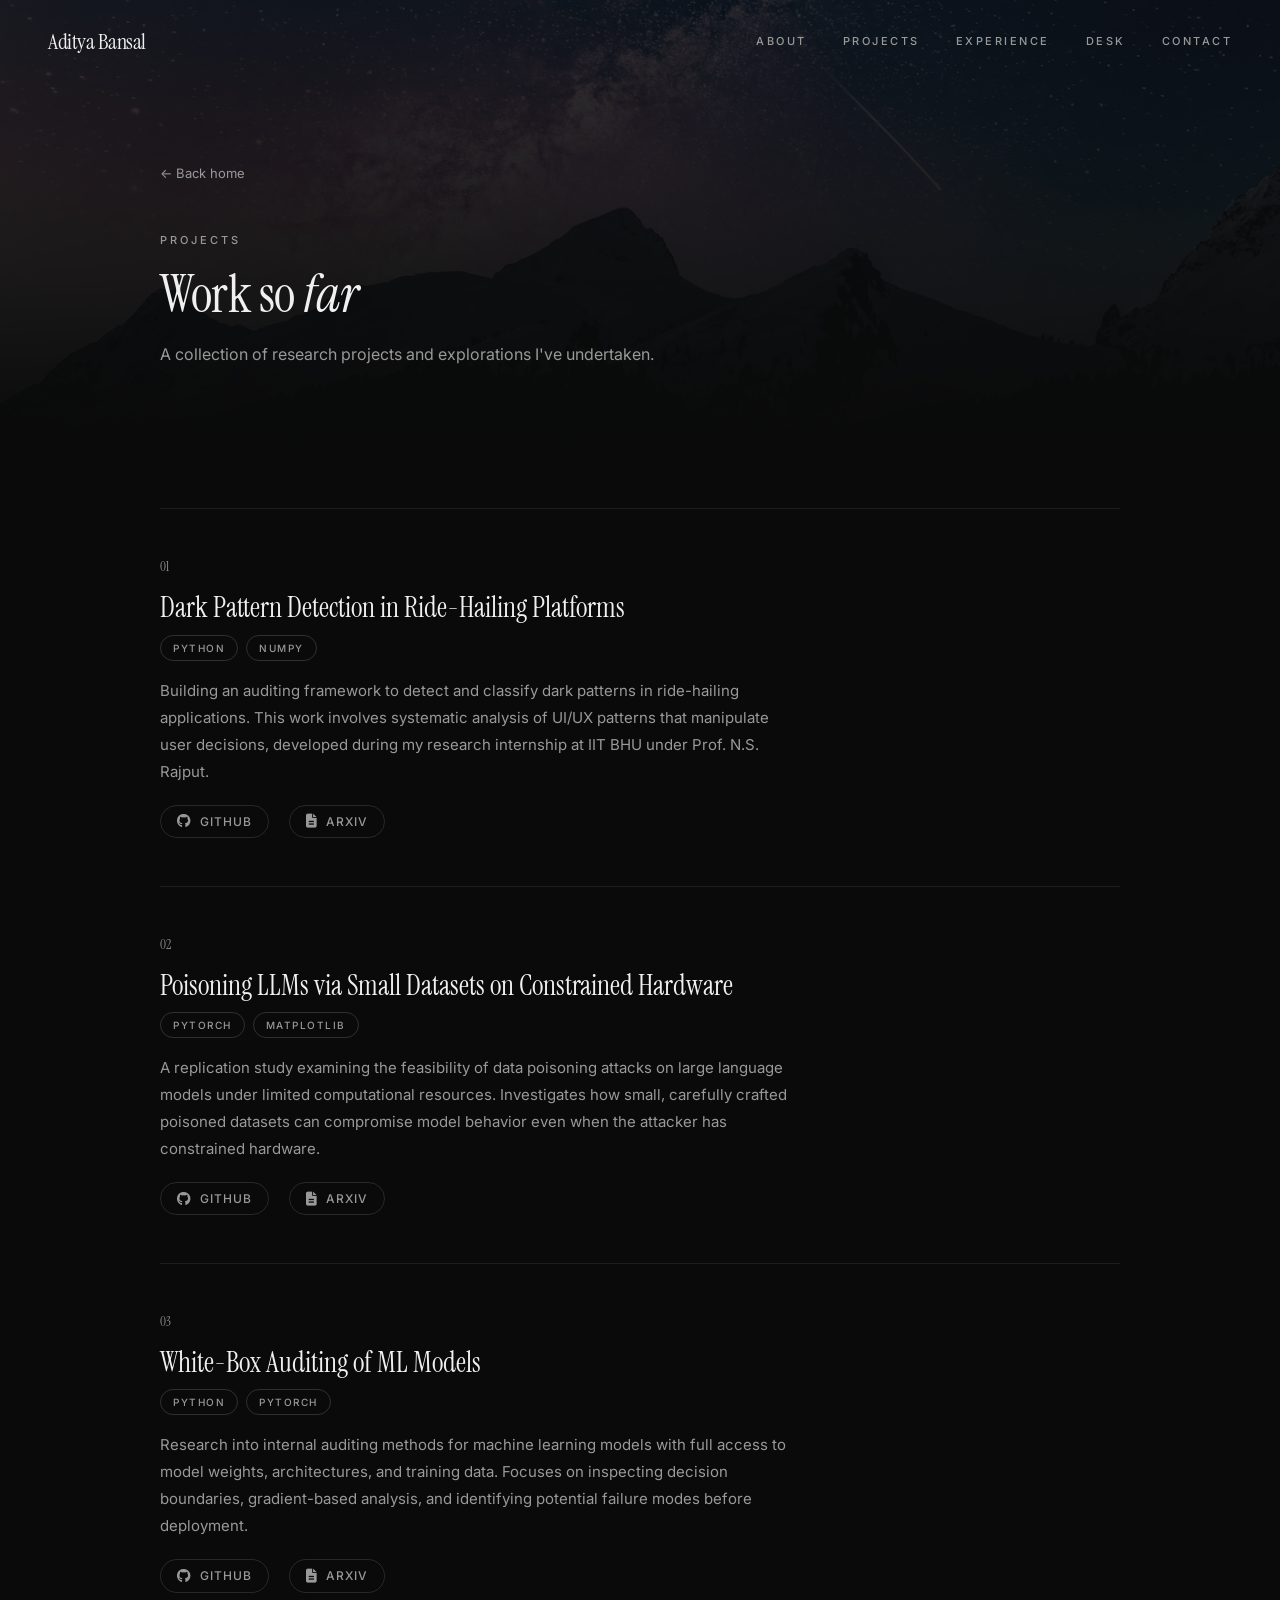
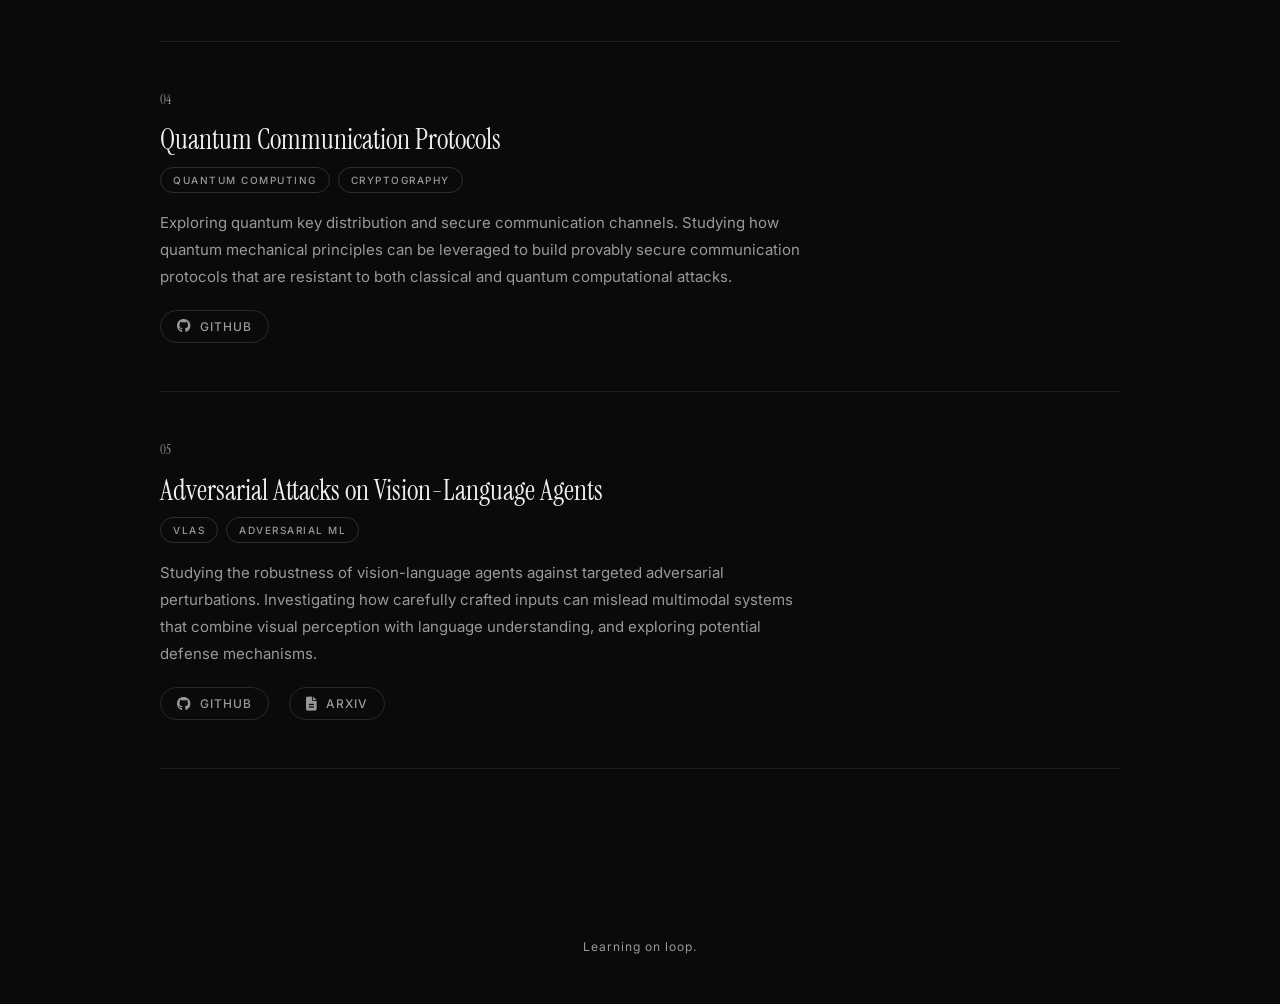
==== projects.html @ c5cb2036 "Rebuild portfolio site with minimalist research-focused design Multi-page static site (About, Projec" ====
<!DOCTYPE html>
<html lang="en">
<head>
    <meta charset="UTF-8">
    <meta name="viewport" content="width=device-width, initial-scale=1.0">
    <title>Projects — Aditya Bansal</title>
    <link rel="preconnect" href="https://fonts.googleapis.com">
    <link rel="preconnect" href="https://fonts.gstatic.com" crossorigin>
    <link href="https://fonts.googleapis.com/css2?family=Instrument+Serif:ital@0;1&family=Inter:wght@300;400;500;600&display=swap" rel="stylesheet">
    <link rel="stylesheet" href="https://cdnjs.cloudflare.com/ajax/libs/font-awesome/6.4.0/css/all.min.css">
    <link rel="stylesheet" href="style.css">
</head>
<body>

    <nav>
        <a href="index.html" class="nav-name">Aditya Bansal</a>
        <div class="nav-links">
            <a href="about.html">About</a>
            <a href="projects.html">Projects</a>
            <a href="experience.html">Experience</a>
            <a href="desk.html">Desk</a>
            <a href="contact.html">Contact</a>
        </div>
    </nav>

    <div class="projects-hero">
        <div class="projects-hero-bg"></div>
        <div class="section-inner">
            <a href="index.html" class="back-link">&larr; Back home</a>
            <div class="section-label">Projects</div>
            <h1 class="section-title">Work so <em>far</em></h1>
            <p class="page-intro">A collection of research projects and explorations I've undertaken.</p>
        </div>
    </div>

    <section class="section-dark" style="padding-top: 60px;">
        <div class="section-inner">

            <div class="project-detail">
                <div class="project-detail-num">01</div>
                <h3 class="project-detail-title">Dark Pattern Detection in Ride-Hailing Platforms</h3>
                <div class="project-detail-tags">
                    <span class="project-tag">Python</span>
                    <span class="project-tag">NumPy</span>
                </div>
                <p class="project-detail-desc">
                    Building an auditing framework to detect and classify dark patterns in ride-hailing applications.
                    This work involves systematic analysis of UI/UX patterns that manipulate user decisions,
                    developed during my research internship at IIT BHU under Prof. N.S. Rajput.
                </p>
                <div class="project-links">
                    <a href="#" class="project-link"><i class="fab fa-github"></i> GitHub</a>
                    <a href="#" class="project-link"><i class="fas fa-file-alt"></i> arXiv</a>
                </div>
            </div>

            <div class="project-detail">
                <div class="project-detail-num">02</div>
                <h3 class="project-detail-title">Poisoning LLMs via Small Datasets on Constrained Hardware</h3>
                <div class="project-detail-tags">
                    <span class="project-tag">PyTorch</span>
                    <span class="project-tag">Matplotlib</span>
                </div>
                <p class="project-detail-desc">
                    A replication study examining the feasibility of data poisoning attacks on large language models
                    under limited computational resources. Investigates how small, carefully crafted poisoned datasets
                    can compromise model behavior even when the attacker has constrained hardware.
                </p>
                <div class="project-links">
                    <a href="#" class="project-link"><i class="fab fa-github"></i> GitHub</a>
                    <a href="#" class="project-link"><i class="fas fa-file-alt"></i> arXiv</a>
                </div>
            </div>

            <div class="project-detail">
                <div class="project-detail-num">03</div>
                <h3 class="project-detail-title">White-Box Auditing of ML Models</h3>
                <div class="project-detail-tags">
                    <span class="project-tag">Python</span>
                    <span class="project-tag">PyTorch</span>
                </div>
                <p class="project-detail-desc">
                    Research into internal auditing methods for machine learning models with full access to
                    model weights, architectures, and training data. Focuses on inspecting decision boundaries,
                    gradient-based analysis, and identifying potential failure modes before deployment.
                </p>
                <div class="project-links">
                    <a href="#" class="project-link"><i class="fab fa-github"></i> GitHub</a>
                    <a href="#" class="project-link"><i class="fas fa-file-alt"></i> arXiv</a>
                </div>
            </div>

            <div class="project-detail">
                <div class="project-detail-num">04</div>
                <h3 class="project-detail-title">Quantum Communication Protocols</h3>
                <div class="project-detail-tags">
                    <span class="project-tag">Quantum Computing</span>
                    <span class="project-tag">Cryptography</span>
                </div>
                <p class="project-detail-desc">
                    Exploring quantum key distribution and secure communication channels. Studying how quantum
                    mechanical principles can be leveraged to build provably secure communication protocols
                    that are resistant to both classical and quantum computational attacks.
                </p>
                <div class="project-links">
                    <a href="#" class="project-link"><i class="fab fa-github"></i> GitHub</a>
                </div>
            </div>

            <div class="project-detail">
                <div class="project-detail-num">05</div>
                <h3 class="project-detail-title">Adversarial Attacks on Vision-Language Agents</h3>
                <div class="project-detail-tags">
                    <span class="project-tag">VLAs</span>
                    <span class="project-tag">Adversarial ML</span>
                </div>
                <p class="project-detail-desc">
                    Studying the robustness of vision-language agents against targeted adversarial perturbations.
                    Investigating how carefully crafted inputs can mislead multimodal systems that combine visual
                    perception with language understanding, and exploring potential defense mechanisms.
                </p>
                <div class="project-links">
                    <a href="#" class="project-link"><i class="fab fa-github"></i> GitHub</a>
                    <a href="#" class="project-link"><i class="fas fa-file-alt"></i> arXiv</a>
                </div>
            </div>

        </div>
    </section>

    <footer>Learning on loop.</footer>

    <script>
        const nav = document.querySelector('nav');
        window.addEventListener('scroll', () => {
            nav.classList.toggle('scrolled', window.scrollY > 60);
        });
    </script>

</body>
</html>
---- style.css ----
*, *::before, *::after {
    margin: 0;
    padding: 0;
    box-sizing: border-box;
}

:root {
    --bg-dark: #0a0a0a;
    --bg-light: #fafafa;
    --text-white: #f0f0f0;
    --text-muted: #999;
    --text-dark: #1a1a1a;
    --text-dark-muted: #666;
    --serif: 'Instrument Serif', serif;
    --sans: 'Inter', sans-serif;
}

html { scroll-behavior: smooth; }

body {
    font-family: var(--sans);
    background: var(--bg-dark);
    color: var(--text-white);
    font-size: 16px;
    line-height: 1.6;
    -webkit-font-smoothing: antialiased;
}

/* ===== NAV ===== */
nav {
    position: fixed;
    top: 0;
    width: 100%;
    z-index: 100;
    padding: 24px 48px;
    display: flex;
    justify-content: space-between;
    align-items: center;
    transition: background 0.3s;
}

nav.scrolled {
    background: rgba(10, 10, 10, 0.92);
    backdrop-filter: blur(12px);
}

.nav-name {
    font-family: var(--serif);
    font-size: 22px;
    color: var(--text-white);
    text-decoration: none;
    letter-spacing: -0.5px;
}

.nav-links {
    display: flex;
    gap: 36px;
}

.nav-links a {
    font-family: var(--sans);
    font-size: 11px;
    font-weight: 500;
    letter-spacing: 2.5px;
    text-transform: uppercase;
    color: var(--text-muted);
    text-decoration: none;
    transition: color 0.3s;
}

.nav-links a:hover { color: var(--text-white); }

/* ===== HERO ===== */
.hero {
    position: relative;
    min-height: 100vh;
    display: flex;
    flex-direction: column;
    justify-content: center;
    align-items: center;
    text-align: center;
    padding: 0 24px;
    overflow: hidden;
}

.hero-bg {
    position: absolute;
    inset: 0;
    z-index: 0;
    background: url('hero-bg.jpg') center center / cover no-repeat;
    opacity: 0.4;
}

.hero-bg::after {
    content: '';
    position: absolute;
    inset: 0;
    background: linear-gradient(to bottom, rgba(10,10,10,0.3) 0%, rgba(10,10,10,0.8) 100%);
}

/* Section transition overlays */
.section-fade-in {
    position: relative;
}

.section-fade-in::before {
    content: '';
    position: absolute;
    top: 0;
    left: 0;
    right: 0;
    height: 100px;
    background: linear-gradient(to bottom, rgba(10,10,10,0.5), transparent);
    pointer-events: none;
    z-index: 1;
}

.section-light.section-fade-in::before {
    background: linear-gradient(to bottom, rgba(250,250,250,0.7), transparent);
}

.section-dark.section-fade-in::after {
    content: '';
    position: absolute;
    bottom: 0;
    left: 0;
    right: 0;
    height: 80px;
    background: linear-gradient(to top, rgba(10,10,10,0.3), transparent);
    pointer-events: none;
    z-index: 1;
}

.section-light.section-fade-in::after {
    content: '';
    position: absolute;
    bottom: 0;
    left: 0;
    right: 0;
    height: 80px;
    background: linear-gradient(to top, rgba(250,250,250,0.4), transparent);
    pointer-events: none;
    z-index: 1;
}

.hero-content {
    position: relative;
    z-index: 1;
}

.hero-label {
    font-size: 11px;
    font-weight: 500;
    letter-spacing: 3px;
    text-transform: uppercase;
    color: var(--text-muted);
    margin-bottom: 32px;
}

.hero h1 {
    font-family: var(--serif);
    font-size: clamp(42px, 7vw, 80px);
    font-weight: 400;
    line-height: 1.1;
    letter-spacing: -1px;
    max-width: 800px;
    margin-bottom: 28px;
}

.hero h1 em { font-style: italic; }

.hero-sub {
    font-size: 15px;
    color: var(--text-muted);
    max-width: 480px;
    line-height: 1.7;
    margin: 0 auto;
}

.scroll-indicator {
    position: absolute;
    bottom: 40px;
    font-size: 11px;
    letter-spacing: 2px;
    text-transform: uppercase;
    color: var(--text-muted);
    animation: float 2s ease-in-out infinite;
}

@keyframes float {
    0%, 100% { transform: translateY(0); }
    50% { transform: translateY(6px); }
}

/* ===== SECTIONS ===== */
.section-light {
    background: var(--bg-light);
    color: var(--text-dark);
    padding: 120px 48px;
}

.section-dark {
    background: var(--bg-dark);
    color: var(--text-white);
    padding: 120px 48px;
}

.section-inner {
    max-width: 960px;
    margin: 0 auto;
}

.section-label {
    font-size: 11px;
    font-weight: 500;
    letter-spacing: 3px;
    text-transform: uppercase;
    color: var(--text-dark-muted);
    margin-bottom: 16px;
}

.section-dark .section-label {
    color: var(--text-muted);
}

.section-title {
    font-family: var(--serif);
    font-size: clamp(32px, 5vw, 52px);
    font-weight: 400;
    line-height: 1.15;
    letter-spacing: -0.5px;
    margin-bottom: 48px;
}

.section-title em { font-style: italic; }

.section-header-row {
    display: flex;
    justify-content: space-between;
    align-items: flex-end;
    margin-bottom: 12px;
}

.section-header-row .section-title {
    margin-bottom: 0;
}

.view-all-link {
    font-size: 13px;
    font-weight: 500;
    letter-spacing: 0.5px;
    color: var(--text-muted);
    text-decoration: none;
    transition: color 0.3s;
    white-space: nowrap;
    padding-bottom: 8px;
}

.view-all-link:hover { color: var(--text-white); }
.view-all-link.dark:hover { color: var(--text-dark); }

/* ===== ABOUT GRID ===== */
.about-grid {
    display: grid;
    grid-template-columns: 200px 1fr;
    gap: 64px;
    align-items: start;
}

.profile-placeholder {
    width: 180px;
    height: 220px;
    background: #e8e8e8;
    border-radius: 8px;
    display: flex;
    align-items: center;
    justify-content: center;
    font-size: 48px;
    color: #ccc;
}

.profile-photo {
    width: 180px;
    height: 220px;
    object-fit: cover;
    border-radius: 8px;
}

.about-text {
    font-size: 17px;
    line-height: 1.8;
    color: var(--text-dark-muted);
    max-width: 680px;
}

.about-text strong {
    color: var(--text-dark);
    font-weight: 500;
}

.interests {
    display: flex;
    flex-wrap: wrap;
    gap: 10px;
    margin-top: 36px;
}

.interest-tag {
    font-size: 12px;
    font-weight: 500;
    letter-spacing: 1px;
    text-transform: uppercase;
    padding: 8px 18px;
    border: 1px solid #ddd;
    border-radius: 100px;
    color: var(--text-dark-muted);
}

/* ===== PROJECT SLIDER ===== */
.project-slider {
    overflow-x: auto;
    cursor: grab;
    padding: 20px 0;
    margin: 0 -48px;
    padding-left: 48px;
    padding-right: 48px;
    scrollbar-width: none;
}

.project-slider::-webkit-scrollbar { display: none; }
.project-slider.grabbing { cursor: grabbing; }

.project-track {
    display: flex;
    gap: 20px;
    width: max-content;
}

.project-tile {
    width: 300px;
    min-height: 220px;
    padding: 32px 28px;
    border: 1px solid rgba(255, 255, 255, 0.1);
    border-radius: 10px;
    background: rgba(255, 255, 255, 0.03);
    text-decoration: none;
    color: var(--text-white);
    display: flex;
    flex-direction: column;
    transition: border-color 0.3s, transform 0.3s, background 0.3s;
    flex-shrink: 0;
}

.project-tile:hover {
    border-color: rgba(255, 255, 255, 0.25);
    transform: translateY(-4px);
    background: rgba(255, 255, 255, 0.06);
}

.tile-num {
    font-family: var(--serif);
    font-size: 13px;
    color: var(--text-muted);
    margin-bottom: 16px;
}

.tile-title {
    font-family: var(--serif);
    font-size: 20px;
    font-weight: 400;
    line-height: 1.3;
    margin-bottom: 10px;
}

.tile-desc {
    font-size: 13px;
    color: var(--text-muted);
    line-height: 1.6;
    flex: 1;
}

.tile-arrow {
    font-size: 18px;
    color: var(--text-muted);
    margin-top: 16px;
    transition: transform 0.3s, color 0.3s;
    align-self: flex-end;
}

.project-tile:hover .tile-arrow {
    transform: translateX(4px);
    color: var(--text-white);
}

/* ===== EXPERIENCE ===== */
.exp-list {
    display: flex;
    flex-direction: column;
}

.exp-item {
    padding: 40px 0;
    border-bottom: 1px solid #e0e0e0;
    display: grid;
    grid-template-columns: 180px 1fr;
    gap: 40px;
    align-items: start;
}

.exp-item:first-child { border-top: 1px solid #e0e0e0; }

.section-dark .exp-item {
    border-color: rgba(255, 255, 255, 0.1);
}

.exp-date {
    font-size: 12px;
    font-weight: 500;
    letter-spacing: 1px;
    text-transform: uppercase;
    color: var(--text-dark-muted);
    padding-top: 4px;
}

.section-dark .exp-date { color: var(--text-muted); }

.exp-role {
    font-family: var(--serif);
    font-size: 24px;
    font-weight: 400;
    margin-bottom: 4px;
    color: var(--text-dark);
}

.section-dark .exp-role { color: var(--text-white); }

.exp-org {
    font-size: 14px;
    font-weight: 500;
    color: var(--text-dark-muted);
    margin-bottom: 12px;
}

.section-dark .exp-org { color: var(--text-muted); }

.exp-desc {
    font-size: 14px;
    color: #888;
    line-height: 1.7;
    max-width: 520px;
}

/* ===== READING ===== */
.reading-card {
    margin-top: 24px;
    padding: 32px;
    border: 1px solid rgba(255, 255, 255, 0.1);
    border-radius: 8px;
}

.reading-card .book-title {
    font-family: var(--serif);
    font-size: 20px;
    font-style: italic;
    margin-bottom: 4px;
}

.reading-card .book-author {
    font-size: 13px;
    color: var(--text-muted);
}

/* ===== CONTACT ===== */
.email-line {
    font-family: var(--serif);
    font-size: 28px;
    font-style: italic;
    margin-top: 16px;
}

.email-line a {
    color: var(--text-dark);
    text-decoration: none;
    border-bottom: 1px solid #ccc;
    transition: border-color 0.3s;
}

.email-line a:hover { border-color: var(--text-dark); }

.contact-links {
    display: flex;
    gap: 28px;
    margin-top: 36px;
}

.contact-link {
    display: flex;
    align-items: center;
    gap: 10px;
    font-size: 14px;
    color: var(--text-dark-muted);
    text-decoration: none;
    transition: color 0.3s;
}

.contact-link:hover { color: var(--text-dark); }
.contact-link i { font-size: 18px; }

/* ===== FOOTER ===== */
footer {
    background: var(--bg-dark);
    text-align: center;
    padding: 48px 24px;
    font-size: 12px;
    color: var(--text-muted);
    letter-spacing: 1px;
}

/* ===== FADE-IN ===== */
.reveal {
    opacity: 0;
    transform: translateY(30px);
    transition: opacity 0.7s ease, transform 0.7s ease;
}

.reveal.visible {
    opacity: 1;
    transform: translateY(0);
}

/* ===== PAGE HEADER (for subpages) ===== */
.page-header {
    padding: 160px 48px 80px;
    background: var(--bg-dark);
}

.page-header .section-inner {
    max-width: 960px;
    margin: 0 auto;
}

.page-header .section-label {
    color: var(--text-muted);
}

.page-header .section-title {
    margin-bottom: 16px;
}

.page-header .page-intro {
    font-size: 16px;
    color: var(--text-muted);
    max-width: 560px;
    line-height: 1.7;
}

/* ===== DETAILED PROJECT LIST (for projects page) ===== */
.project-detail {
    padding: 48px 0;
    border-bottom: 1px solid rgba(255, 255, 255, 0.08);
}

.project-detail:first-child {
    border-top: 1px solid rgba(255, 255, 255, 0.08);
}

.project-detail-num {
    font-family: var(--serif);
    font-size: 13px;
    color: var(--text-muted);
    margin-bottom: 12px;
}

.project-detail-title {
    font-family: var(--serif);
    font-size: 28px;
    font-weight: 400;
    line-height: 1.3;
    margin-bottom: 8px;
}

.project-detail-tags {
    display: flex;
    gap: 8px;
    margin-bottom: 16px;
}

.project-tag {
    font-size: 10px;
    font-weight: 500;
    letter-spacing: 1.5px;
    text-transform: uppercase;
    color: var(--text-muted);
    padding: 4px 12px;
    border: 1px solid rgba(255, 255, 255, 0.15);
    border-radius: 100px;
}

.section-light .project-tag {
    border-color: #ddd;
    color: var(--text-dark-muted);
}

.project-detail-desc {
    font-size: 15px;
    color: var(--text-muted);
    line-height: 1.8;
    max-width: 640px;
}

/* ===== BACK LINK ===== */
.back-link {
    display: inline-flex;
    align-items: center;
    gap: 8px;
    font-size: 13px;
    color: var(--text-muted);
    text-decoration: none;
    margin-bottom: 48px;
    transition: color 0.3s;
}

.back-link:hover { color: var(--text-white); }
.section-light .back-link:hover { color: var(--text-dark); }

/* ===== DESK / READING SECTION ===== */
.desk-tabs {
    display: flex;
    gap: 0;
    margin-bottom: 48px;
    border-bottom: 1px solid rgba(255, 255, 255, 0.1);
}

.desk-tab {
    font-family: var(--sans);
    font-size: 12px;
    font-weight: 500;
    letter-spacing: 1.5px;
    text-transform: uppercase;
    color: var(--text-muted);
    background: none;
    border: none;
    padding: 12px 24px;
    cursor: pointer;
    position: relative;
    transition: color 0.3s;
}

.desk-tab:hover { color: var(--text-white); }

.desk-tab.active {
    color: var(--text-white);
}

.desk-tab.active::after {
    content: '';
    position: absolute;
    bottom: -1px;
    left: 0;
    right: 0;
    height: 2px;
    background: var(--text-white);
}

.section-light .desk-tab { color: var(--text-dark-muted); }
.section-light .desk-tab:hover { color: var(--text-dark); }
.section-light .desk-tab.active { color: var(--text-dark); }
.section-light .desk-tab.active::after { background: var(--text-dark); }
.section-light .desk-tabs { border-color: #ddd; }

.desk-panel {
    display: none;
    animation: panelFade 0.4s ease;
}

.desk-panel.active { display: block; }

@keyframes panelFade {
    from { opacity: 0; transform: translateY(10px); }
    to { opacity: 1; transform: translateY(0); }
}

.desk-card {
    padding: 28px;
    border: 1px solid rgba(255, 255, 255, 0.08);
    border-radius: 10px;
    background: rgba(255, 255, 255, 0.03);
    margin-bottom: 16px;
    transition: border-color 0.3s, transform 0.3s;
}

.desk-card:hover {
    border-color: rgba(255, 255, 255, 0.18);
    transform: translateY(-2px);
}

.section-light .desk-card {
    border-color: #e0e0e0;
    background: #fff;
}

.section-light .desk-card:hover {
    border-color: #ccc;
}

.desk-card-label {
    font-size: 10px;
    font-weight: 600;
    letter-spacing: 2px;
    text-transform: uppercase;
    color: var(--text-muted);
    margin-bottom: 10px;
}

.desk-card-title {
    font-family: var(--serif);
    font-size: 20px;
    font-weight: 400;
    line-height: 1.3;
    margin-bottom: 6px;
}

.desk-card-title a {
    color: inherit;
    text-decoration: none;
    border-bottom: 1px solid transparent;
    transition: border-color 0.3s;
}

.desk-card-title a:hover {
    border-color: currentColor;
}

.desk-card-meta {
    font-size: 13px;
    color: var(--text-muted);
    line-height: 1.6;
}

.desk-grid {
    display: grid;
    grid-template-columns: 1fr 1fr;
    gap: 16px;
}

/* Substack CTA */
.substack-cta {
    margin-top: 48px;
    padding: 40px;
    border: 1px solid rgba(255, 255, 255, 0.1);
    border-radius: 12px;
    background: linear-gradient(135deg, rgba(255,255,255,0.04) 0%, rgba(255,255,255,0.01) 100%);
    text-align: center;
}

.section-light .substack-cta {
    border-color: #e0e0e0;
    background: linear-gradient(135deg, #f8f8f8 0%, #fff 100%);
}

.substack-cta .cta-label {
    font-size: 10px;
    font-weight: 600;
    letter-spacing: 2px;
    text-transform: uppercase;
    color: var(--text-muted);
    margin-bottom: 12px;
}

.substack-cta h3 {
    font-family: var(--serif);
    font-size: 28px;
    font-weight: 400;
    font-style: italic;
    margin-bottom: 12px;
}

.substack-cta p {
    font-size: 14px;
    color: var(--text-muted);
    max-width: 400px;
    margin: 0 auto 24px;
    line-height: 1.7;
}

.substack-btn {
    display: inline-flex;
    align-items: center;
    gap: 8px;
    font-family: var(--sans);
    font-size: 12px;
    font-weight: 500;
    letter-spacing: 1.5px;
    text-transform: uppercase;
    color: var(--text-white);
    background: rgba(255, 255, 255, 0.1);
    border: 1px solid rgba(255, 255, 255, 0.2);
    padding: 12px 28px;
    border-radius: 100px;
    text-decoration: none;
    transition: background 0.3s, border-color 0.3s;
}

.substack-btn:hover {
    background: rgba(255, 255, 255, 0.18);
    border-color: rgba(255, 255, 255, 0.35);
}

.section-light .substack-btn {
    color: var(--text-dark);
    background: rgba(0, 0, 0, 0.05);
    border-color: #ddd;
}

.section-light .substack-btn:hover {
    background: rgba(0, 0, 0, 0.1);
    border-color: #bbb;
}

/* Desk page nature header */
.desk-hero {
    position: relative;
    padding: 160px 48px 80px;
    overflow: hidden;
}

.desk-hero-bg {
    position: absolute;
    inset: 0;
    background: url('desk-bg.jpg') center center / cover no-repeat;
    opacity: 0.2;
}

.desk-hero-bg::after {
    content: '';
    position: absolute;
    inset: 0;
    background: linear-gradient(to bottom, transparent 0%, var(--bg-dark) 100%);
}

.desk-hero .section-inner {
    position: relative;
    z-index: 1;
}

/* What's Next timeline */
.next-item {
    display: flex;
    gap: 20px;
    padding: 20px 0;
    border-bottom: 1px solid rgba(255, 255, 255, 0.06);
}

.next-item:last-child { border-bottom: none; }

.next-dot {
    width: 8px;
    height: 8px;
    border-radius: 50%;
    background: var(--text-muted);
    margin-top: 8px;
    flex-shrink: 0;
}

.next-dot.active {
    background: var(--text-white);
    box-shadow: 0 0 8px rgba(255,255,255,0.3);
}

.section-light .next-dot.active {
    background: var(--text-dark);
    box-shadow: 0 0 8px rgba(0,0,0,0.15);
}

.next-content h4 {
    font-family: var(--serif);
    font-size: 17px;
    font-weight: 400;
    margin-bottom: 4px;
}

.next-content p {
    font-size: 13px;
    color: var(--text-muted);
}

/* ===== PROJECTS HERO ===== */
.projects-hero {
    position: relative;
    padding: 160px 48px 80px;
    overflow: hidden;
}

.projects-hero-bg {
    position: absolute;
    inset: 0;
    background: url('projects-bg.jpg') center center / cover no-repeat;
    opacity: 0.18;
}

.projects-hero-bg::after {
    content: '';
    position: absolute;
    inset: 0;
    background: linear-gradient(to bottom, transparent 0%, var(--bg-dark) 100%);
}

.projects-hero .section-inner {
    position: relative;
    z-index: 1;
}

.projects-hero .section-label {
    color: var(--text-muted);
}

.projects-hero .section-title {
    margin-bottom: 16px;
}

.projects-hero .page-intro {
    font-size: 16px;
    color: var(--text-muted);
    max-width: 560px;
    line-height: 1.7;
}

/* ===== PROJECT LINKS ===== */
.project-links {
    display: flex;
    gap: 20px;
    margin-top: 20px;
}

.project-link {
    display: inline-flex;
    align-items: center;
    gap: 8px;
    font-size: 12px;
    font-weight: 500;
    letter-spacing: 1px;
    text-transform: uppercase;
    color: var(--text-muted);
    text-decoration: none;
    padding: 6px 16px;
    border: 1px solid rgba(255, 255, 255, 0.12);
    border-radius: 100px;
    transition: color 0.3s, border-color 0.3s;
}

.project-link:hover {
    color: var(--text-white);
    border-color: rgba(255, 255, 255, 0.3);
}

.project-link i {
    font-size: 14px;
}

/* ===== LOOSE THREADS (desk page) ===== */
.loose-threads {
    display: flex;
    flex-direction: column;
    gap: 0;
}

.thread-item {
    display: flex;
    gap: 16px;
    padding: 18px 0;
    font-size: 16px;
    color: var(--text-dark-muted);
    border-bottom: 1px solid #e8e8e8;
    line-height: 1.6;
}

.thread-item:first-child {
    border-top: 1px solid #e8e8e8;
}

.thread-marker {
    color: #ccc;
    flex-shrink: 0;
    font-weight: 300;
}

/* ===== RESPONSIVE ===== */
@media (max-width: 768px) {
    nav { padding: 20px 24px; }
    .nav-links { gap: 20px; }
    .nav-links a { font-size: 10px; letter-spacing: 1.5px; }
    .section-light, .section-dark { padding: 80px 24px; }
    .page-header { padding: 140px 24px 60px; }

    .about-grid {
        grid-template-columns: 1fr;
        gap: 32px;
    }

    .profile-placeholder {
        width: 140px;
        height: 170px;
    }

    .exp-item {
        grid-template-columns: 1fr;
        gap: 8px;
    }

    .contact-links {
        flex-direction: column;
        gap: 16px;
    }

    .project-slider {
        margin: 0 -24px;
        padding-left: 24px;
        padding-right: 24px;
    }

    .section-header-row {
        flex-direction: column;
        align-items: flex-start;
        gap: 16px;
    }

    .desk-grid {
        grid-template-columns: 1fr;
    }

    .desk-tabs {
        overflow-x: auto;
        scrollbar-width: none;
    }

    .desk-tab { padding: 12px 16px; font-size: 10px; }

    .desk-hero { padding: 140px 24px 60px; }
    .projects-hero { padding: 140px 24px 60px; }
    .project-links { flex-wrap: wrap; }
}

@media (max-width: 480px) {
    .nav-links { gap: 14px; }
    .nav-links a { font-size: 9px; }
    .project-tile { width: 260px; }
}
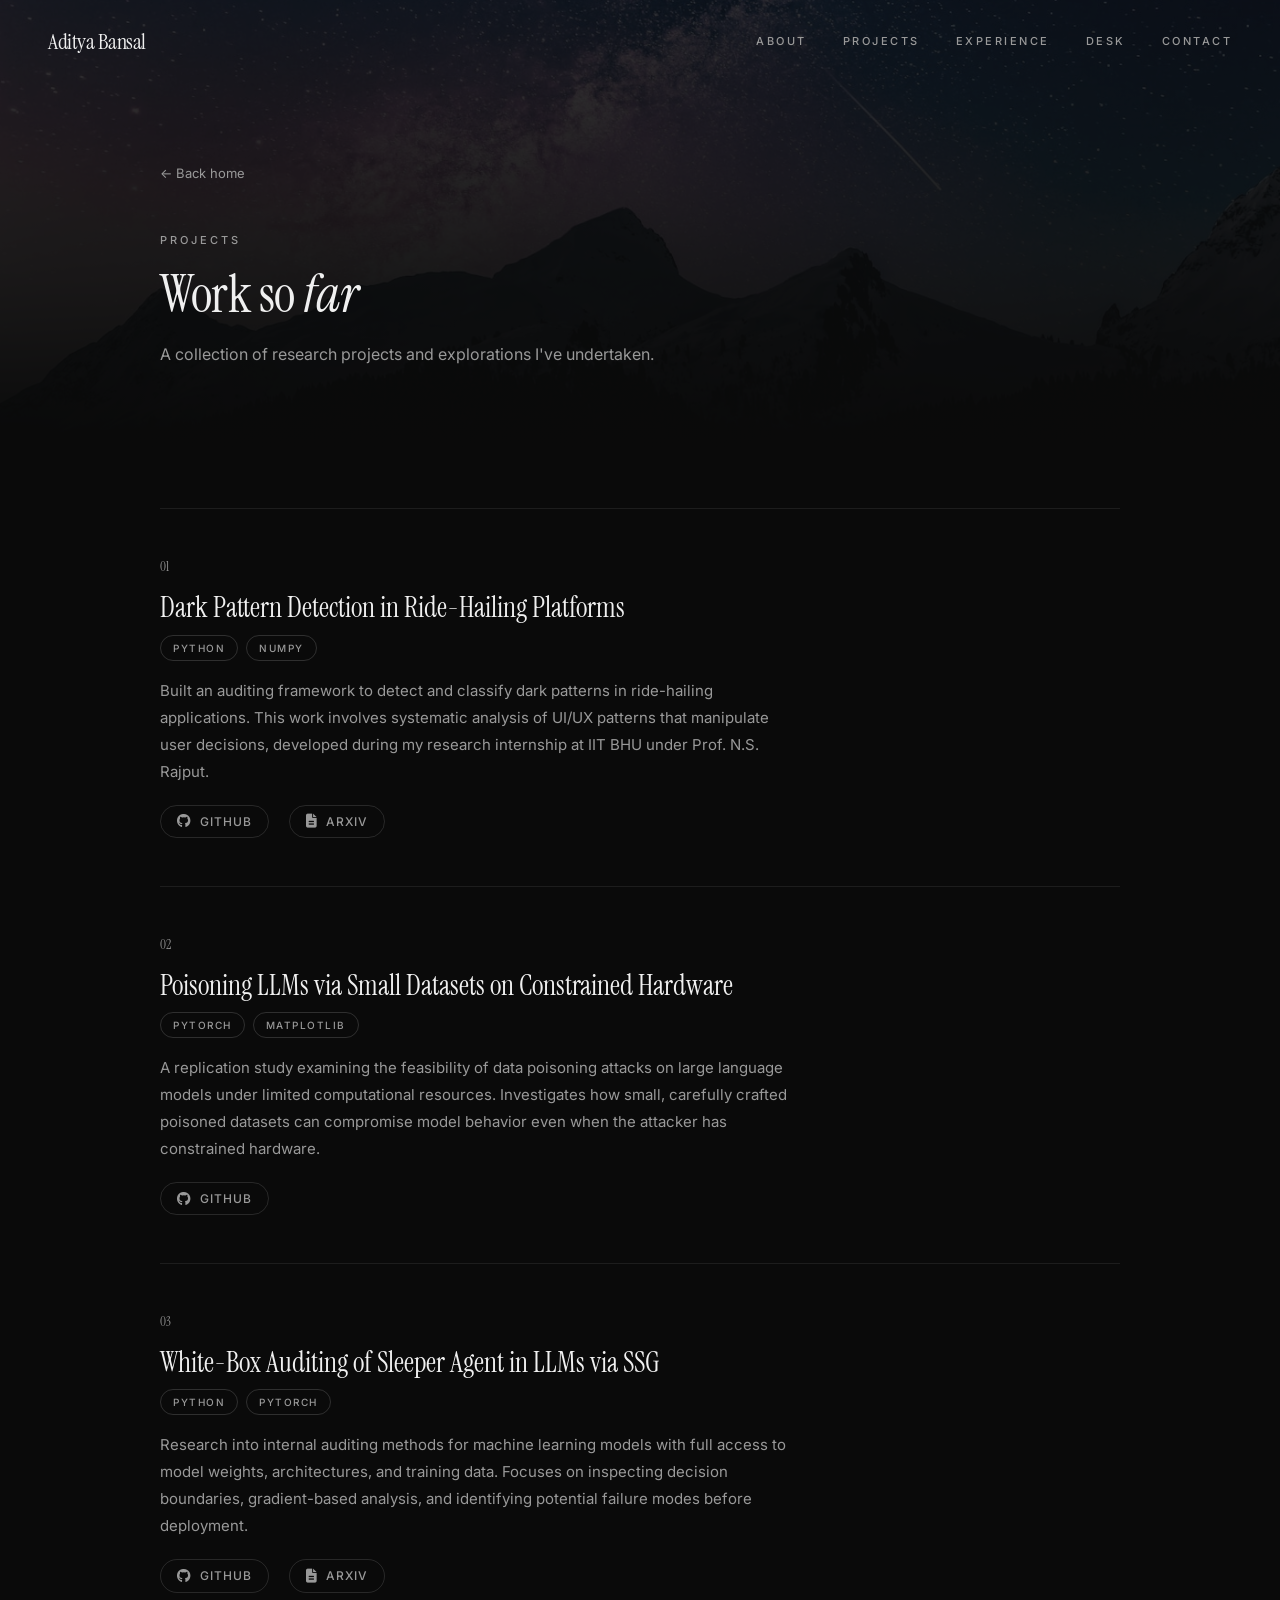
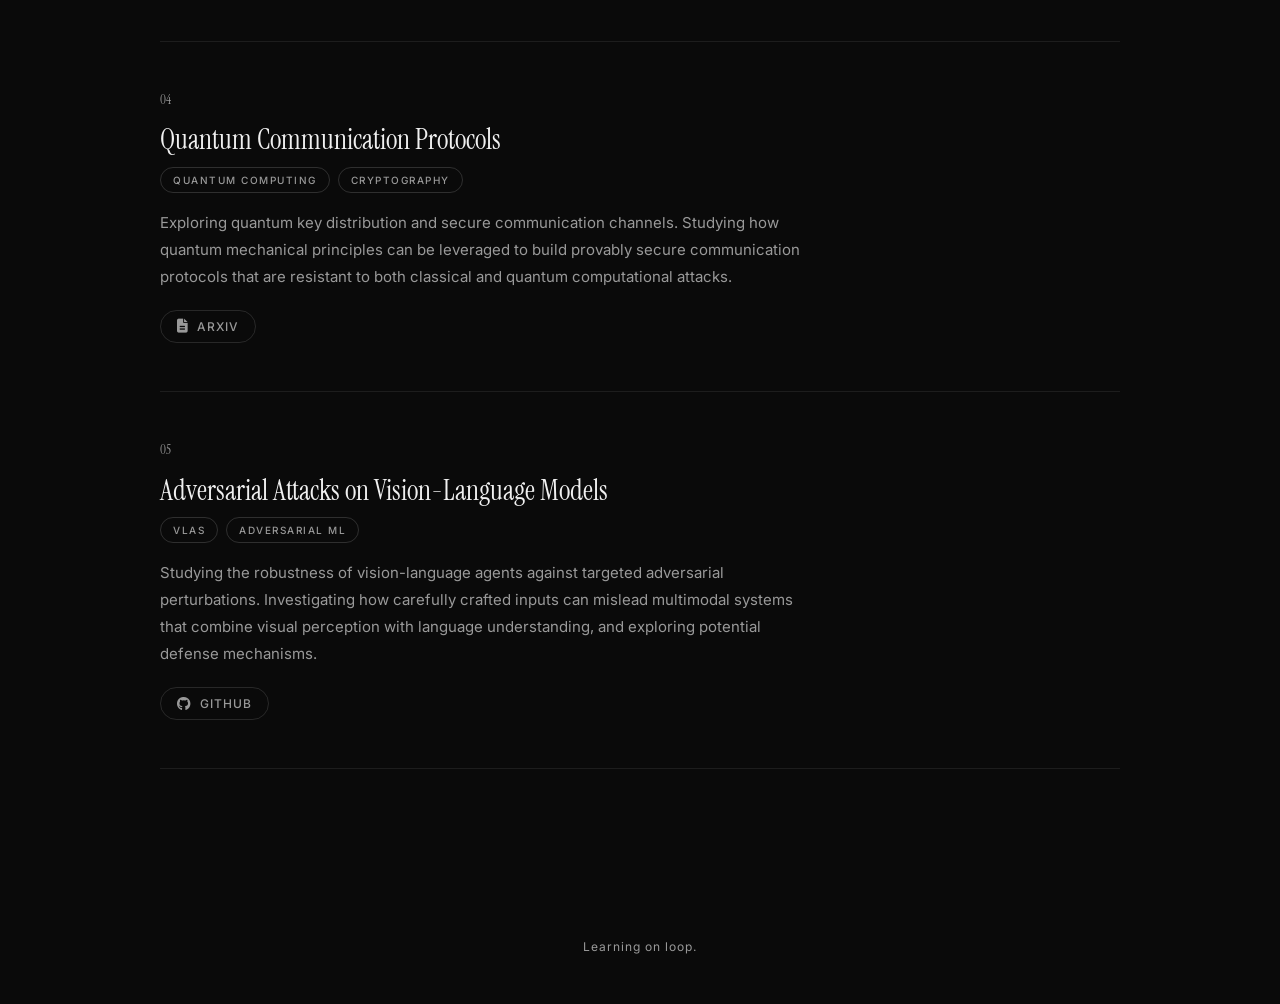
==== commit 2c548e82: "Update project descriptions and GitHub links" ====
--- a/projects.html
+++ b/projects.html
@@ -44,13 +44,13 @@
                     <span class="project-tag">NumPy</span>
                 </div>
                 <p class="project-detail-desc">
-                    Building an auditing framework to detect and classify dark patterns in ride-hailing applications.
+                    Built an auditing framework to detect and classify dark patterns in ride-hailing applications.
                     This work involves systematic analysis of UI/UX patterns that manipulate user decisions,
                     developed during my research internship at IIT BHU under Prof. N.S. Rajput.
                 </p>
                 <div class="project-links">
-                    <a href="#" class="project-link"><i class="fab fa-github"></i> GitHub</a>
-                    <a href="#" class="project-link"><i class="fas fa-file-alt"></i> arXiv</a>
+                   <a href="#" class="project-link"><i class="fab fa-github"></i> GitHub</a>
+                   <a href="#" class="project-link"><i class="fas fa-file-alt"></i> arXiv</a>
                 </div>
             </div>
 
@@ -67,14 +67,14 @@
                     can compromise model behavior even when the attacker has constrained hardware.
                 </p>
                 <div class="project-links">
-                    <a href="#" class="project-link"><i class="fab fa-github"></i> GitHub</a>
-                    <a href="#" class="project-link"><i class="fas fa-file-alt"></i> arXiv</a>
+                    <a href="https://github.com/BinaryBarrd/Poisoning-attacks-on-LLMs-using-small-sample-size" class="project-link"><i class="fab fa-github"></i> GitHub</a>
+                    
                 </div>
             </div>
 
             <div class="project-detail">
                 <div class="project-detail-num">03</div>
-                <h3 class="project-detail-title">White-Box Auditing of ML Models</h3>
+                <h3 class="project-detail-title">White-Box Auditing of Sleeper Agent in LLMs via SSG</h3>
                 <div class="project-detail-tags">
                     <span class="project-tag">Python</span>
                     <span class="project-tag">PyTorch</span>
@@ -85,7 +85,7 @@
                     gradient-based analysis, and identifying potential failure modes before deployment.
                 </p>
                 <div class="project-links">
-                    <a href="#" class="project-link"><i class="fab fa-github"></i> GitHub</a>
+                    <a href="https://github.com/adityasharma1307/white-box-using-ssg" class="project-link"><i class="fab fa-github"></i> GitHub</a>
                     <a href="#" class="project-link"><i class="fas fa-file-alt"></i> arXiv</a>
                 </div>
             </div>
@@ -103,13 +103,14 @@
                     that are resistant to both classical and quantum computational attacks.
                 </p>
                 <div class="project-links">
-                    <a href="#" class="project-link"><i class="fab fa-github"></i> GitHub</a>
+                   
+                    <a href="#" class="project-link"><i class="fas fa-file-alt"></i> arXiv</a>
                 </div>
             </div>
 
             <div class="project-detail">
                 <div class="project-detail-num">05</div>
-                <h3 class="project-detail-title">Adversarial Attacks on Vision-Language Agents</h3>
+                <h3 class="project-detail-title">Adversarial Attacks on Vision-Language Models</h3>
                 <div class="project-detail-tags">
                     <span class="project-tag">VLAs</span>
                     <span class="project-tag">Adversarial ML</span>
@@ -121,7 +122,7 @@
                 </p>
                 <div class="project-links">
                     <a href="#" class="project-link"><i class="fab fa-github"></i> GitHub</a>
-                    <a href="#" class="project-link"><i class="fas fa-file-alt"></i> arXiv</a>
+        
                 </div>
             </div>
 
